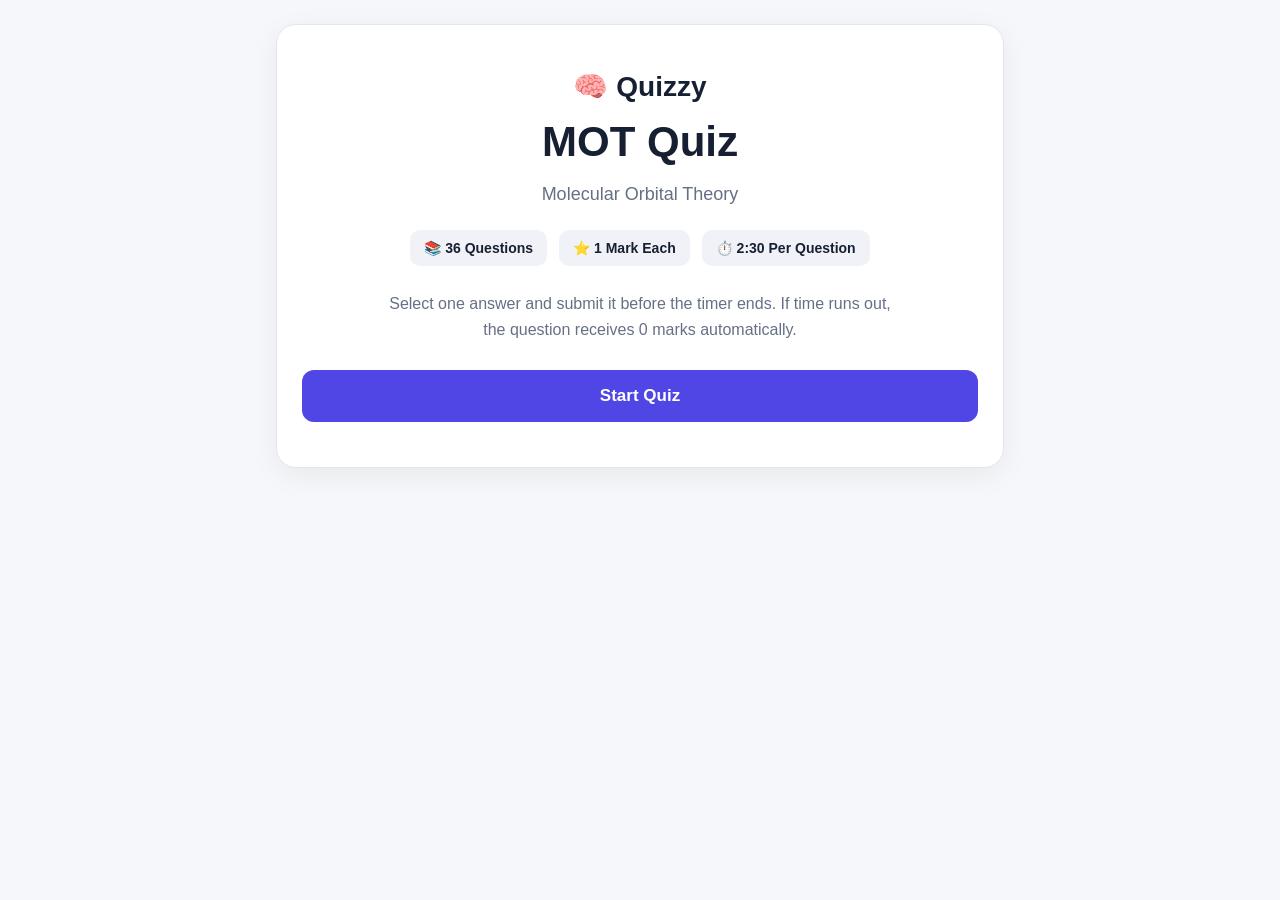
==== index.html @ 7bd98197 "Add files via upload" ====
<!DOCTYPE html>
<html lang="en">
<head>
    <meta charset="UTF-8">
    <meta name="viewport" content="width=device-width, initial-scale=1.0">
    <title>Quizzy - MOT Quiz</title>
    <link rel="stylesheet" href="style.css">
</head>

<body>
    <main class="container">

        <!-- Start Screen -->
        <section id="startScreen" class="card start-screen">
            <div class="logo">🧠 Quizzy</div>

            <h1>MOT Quiz</h1>

            <p class="subtitle">
                Molecular Orbital Theory
            </p>

            <div class="info">
                <div>📚 36 Questions</div>
                <div>⭐ 1 Mark Each</div>
                <div>⏱️ 2:30 Per Question</div>
            </div>

            <p class="instruction">
                Select one answer and submit it before the timer ends.
                If time runs out, the question receives 0 marks automatically.
            </p>

            <button id="startBtn" class="primary-btn">
                Start Quiz
            </button>
        </section>


        <!-- Quiz Screen -->
        <section id="quizScreen" class="card hidden">

            <div class="quiz-header">
                <div class="logo small">🧠 Quizzy</div>

                <div id="timer" class="timer">
                    2:30
                </div>
            </div>

            <div class="progress-container">
                <div id="progressBar" class="progress-bar"></div>
            </div>

            <div id="questionNumber" class="question-number">
                Question 1 of 36
            </div>

            <h2 id="question">
                Question goes here
            </h2>

            <form id="quizForm">

                <div id="options"></div>

                <button
                    id="submitBtn"
                    type="submit"
                    class="primary-btn submit-btn"
                    disabled>
                    Submit Answer
                </button>

            </form>

        </section>


        <!-- Result Screen -->
        <section id="resultScreen" class="card start-screen hidden">

            <div class="logo">🎉 Quiz Complete</div>

            <h1 id="score">
                0 / 36
            </h1>

            <p class="subtitle">
                Your final score
            </p>

            <p>
                The correct answers are not displayed.
            </p>

            <button id="restartBtn" class="primary-btn">
                Restart Quiz
            </button>

        </section>

    </main>

    <script src="script.js"></script>
</body>
</html>
---- style.css ----
* {
    box-sizing: border-box;
}

body {
    margin: 0;
    background: #f5f7fb;
    color: #172033;
    font-family: Arial, Helvetica, sans-serif;

    /* Basic copy protection */
    user-select: none;
    -webkit-user-select: none;
}

.container {
    width: 100%;
    max-width: 760px;
    margin: auto;
    padding: 24px 16px;
}

.card {
    background: white;
    border-radius: 20px;
    padding: 28px;
    border: 1px solid #e5e7eb;
    box-shadow: 0 8px 30px rgba(0, 0, 0, 0.06);
}

.hidden {
    display: none !important;
}


/* Logo */

.logo {
    font-size: 28px;
    font-weight: 800;
}

.logo.small {
    font-size: 23px;
}


/* Start screen */

.start-screen {
    text-align: center;
    padding: 45px 25px;
}

.start-screen h1 {
    font-size: 42px;
    margin: 15px 0 5px;
}

.subtitle {
    color: #667085;
    font-size: 18px;
}

.info {
    display: flex;
    justify-content: center;
    gap: 12px;
    flex-wrap: wrap;
    margin: 25px 0;
}

.info div {
    background: #f0f2f7;
    padding: 10px 14px;
    border-radius: 10px;
    font-size: 14px;
    font-weight: 600;
}

.instruction {
    max-width: 520px;
    margin: 20px auto 28px;
    color: #667085;
    line-height: 1.6;
}


/* Buttons */

.primary-btn {
    width: 100%;
    border: none;
    background: #4f46e5;
    color: white;
    font-size: 17px;
    font-weight: 700;
    padding: 15px 20px;
    border-radius: 12px;
    cursor: pointer;
    min-height: 52px;
}

.primary-btn:hover {
    background: #4338ca;
}

.primary-btn:disabled {
    opacity: 0.45;
    cursor: not-allowed;
}


/* Quiz header */

.quiz-header {
    display: flex;
    justify-content: space-between;
    align-items: center;
    gap: 15px;
}


/* Timer */

.timer {
    background: #f0f2f7;
    padding: 10px 15px;
    border-radius: 12px;

    font-size: 18px;
    font-weight: 800;

    min-width: 75px;
    text-align: center;

    font-variant-numeric: tabular-nums;
}


/* Progress */

.progress-container {
    height: 8px;
    background: #e7e8ed;
    border-radius: 20px;
    overflow: hidden;
    margin: 22px 0;
}

.progress-bar {
    height: 100%;
    width: 0%;
    background: #4f46e5;
    transition: width 0.2s ease;
}


/* Question */

.question-number {
    color: #667085;
    font-size: 14px;
    font-weight: 600;
    margin-bottom: 10px;
}

#question {
    font-size: 23px;
    line-height: 1.5;
    margin: 10px 0 22px;
}


/* Options */

.option {
    display: flex;
    align-items: flex-start;
    gap: 12px;

    padding: 16px;

    margin: 10px 0;

    border: 1px solid #dfe2e8;
    border-radius: 13px;

    cursor: pointer;

    line-height: 1.5;

    transition: 0.15s;
}

.option:hover {
    border-color: #4f46e5;
}

.option.selected {
    border-color: #4f46e5;
    background: #eef2ff;
}

.option input {
    margin-top: 4px;
    flex-shrink: 0;
    accent-color: #4f46e5;
}


/* Submit */

.submit-btn {
    margin-top: 18px;
}


/* Mobile */

@media (max-width: 600px) {

    .container {
        padding: 10px;
    }

    .card {
        padding: 18px;
        border-radius: 16px;
    }

    .start-screen {
        padding: 35px 18px;
    }

    .start-screen h1 {
        font-size: 34px;
    }

    .logo {
        font-size: 24px;
    }

    .logo.small {
        font-size: 21px;
    }

    #question {
        font-size: 19px;
        line-height: 1.5;
    }

    .option {
        padding: 16px 13px;
        font-size: 16px;
    }

    .primary-btn {
        min-height: 52px;
    }

}
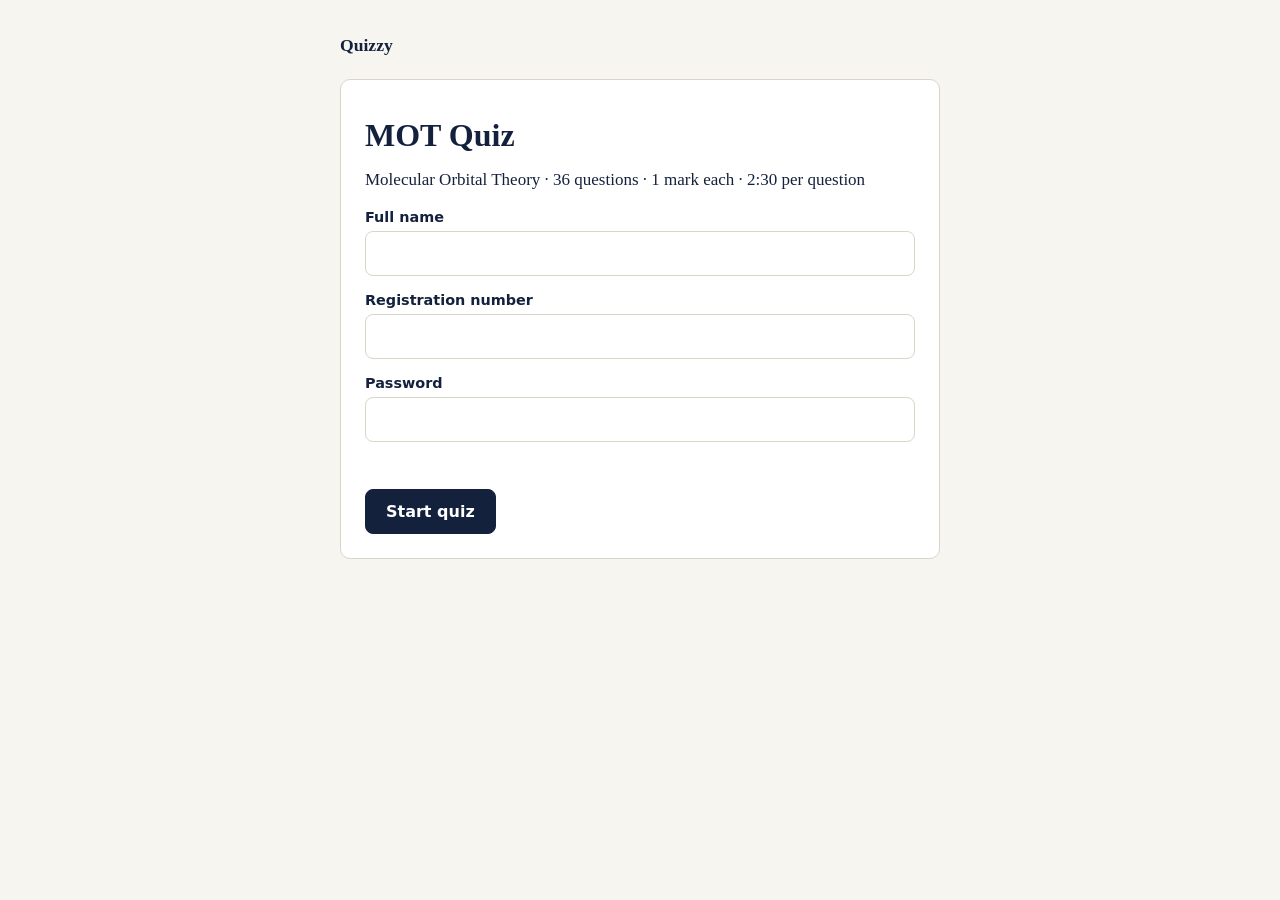
==== commit 2a75b804: "Add files via upload" ====
--- a/index.html
+++ b/index.html
@@ -1,107 +1,211 @@
-<!DOCTYPE html>
-<html lang="en">
-<head>
-    <meta charset="UTF-8">
-    <meta name="viewport" content="width=device-width, initial-scale=1.0">
-    <title>Quizzy - MOT Quiz</title>
-    <link rel="stylesheet" href="style.css">
-</head>
-
-<body>
-    <main class="container">
-
-        <!-- Start Screen -->
-        <section id="startScreen" class="card start-screen">
-            <div class="logo">🧠 Quizzy</div>
-
-            <h1>MOT Quiz</h1>
-
-            <p class="subtitle">
-                Molecular Orbital Theory
-            </p>
-
-            <div class="info">
-                <div>📚 36 Questions</div>
-                <div>⭐ 1 Mark Each</div>
-                <div>⏱️ 2:30 Per Question</div>
-            </div>
-
-            <p class="instruction">
-                Select one answer and submit it before the timer ends.
-                If time runs out, the question receives 0 marks automatically.
-            </p>
-
-            <button id="startBtn" class="primary-btn">
-                Start Quiz
-            </button>
-        </section>
-
-
-        <!-- Quiz Screen -->
-        <section id="quizScreen" class="card hidden">
-
-            <div class="quiz-header">
-                <div class="logo small">🧠 Quizzy</div>
-
-                <div id="timer" class="timer">
-                    2:30
-                </div>
-            </div>
-
-            <div class="progress-container">
-                <div id="progressBar" class="progress-bar"></div>
-            </div>
-
-            <div id="questionNumber" class="question-number">
-                Question 1 of 36
-            </div>
-
-            <h2 id="question">
-                Question goes here
-            </h2>
-
-            <form id="quizForm">
-
-                <div id="options"></div>
-
-                <button
-                    id="submitBtn"
-                    type="submit"
-                    class="primary-btn submit-btn"
-                    disabled>
-                    Submit Answer
-                </button>
-
-            </form>
-
-        </section>
-
-
-        <!-- Result Screen -->
-        <section id="resultScreen" class="card start-screen hidden">
-
-            <div class="logo">🎉 Quiz Complete</div>
-
-            <h1 id="score">
-                0 / 36
-            </h1>
-
-            <p class="subtitle">
-                Your final score
-            </p>
-
-            <p>
-                The correct answers are not displayed.
-            </p>
-
-            <button id="restartBtn" class="primary-btn">
-                Restart Quiz
-            </button>
-
-        </section>
-
-    </main>
-
-    <script src="script.js"></script>
-</body>
-</html>+<!DOCTYPE html>
+<html lang="en">
+<head>
+<meta charset="UTF-8">
+<meta name="viewport" content="width=device-width, initial-scale=1.0">
+<title>Quizzy - MOT Quiz</title>
+<style>
+:root{--ink:#14213d;--paper:#f7f5ef;--card:#fff;--line:#d9d5c8;--accent:#1d4ed8;--bad:#b42318;--ok:#116149}
+*{box-sizing:border-box}
+html,body{margin:0;min-height:100%}
+body{background:var(--paper);color:var(--ink);font:17px/1.55 Georgia,"Times New Roman",serif;-webkit-user-select:none;user-select:none;-webkit-touch-callout:none}
+input{-webkit-user-select:text;user-select:text}
+main{max-width:640px;margin:0 auto;padding:32px 20px}
+h1{font-size:2rem;margin:.2em 0}
+.brand{font-weight:700;font-size:1.1rem}
+.card{background:var(--card);border:1px solid var(--line);border-radius:10px;padding:24px;margin-top:20px}
+label{display:block;font:600 .9rem system-ui,sans-serif;margin:16px 0 6px}
+input[type=text],input[type=password]{width:100%;padding:12px;border:1px solid var(--line);border-radius:8px;font:1rem system-ui,sans-serif}
+button{font:600 1rem system-ui,sans-serif;padding:12px 20px;border-radius:8px;border:1px solid var(--ink);cursor:pointer;background:var(--ink);color:#fff}
+button.ghost{background:transparent;color:var(--ink)}
+button:disabled{opacity:.4;cursor:not-allowed}
+:focus-visible{outline:3px solid var(--accent);outline-offset:2px}
+.err{color:var(--bad);font:.9rem system-ui,sans-serif;min-height:1.2em;margin-top:10px}
+.bar{display:flex;justify-content:space-between;align-items:center;font:600 .95rem system-ui,sans-serif}
+.timer{font-variant-numeric:tabular-nums;padding:4px 12px;border:1px solid var(--line);border-radius:99px;background:var(--card)}
+.timer.low{color:var(--bad);border-color:var(--bad)}
+.opt{display:flex;gap:12px;align-items:flex-start;padding:12px 14px;border:1px solid var(--line);border-radius:8px;margin:10px 0;cursor:pointer;background:#fff}
+.opt input{margin-top:5px}
+.opt:has(input:checked){border-color:var(--accent);background:#eef3ff}
+.row{display:flex;gap:12px;margin-top:20px}
+.score{font-size:3.2rem;font-weight:700;margin:.1em 0}
+table{width:100%;border-collapse:collapse;font:1rem system-ui,sans-serif;margin-top:12px}
+td{padding:9px 0;border-bottom:1px solid var(--line)}td:last-child{text-align:right;font-weight:600}
+.hidden{display:none!important}
+#shield{position:fixed;inset:0;background:var(--ink);color:#fff;display:none;align-items:center;justify-content:center;text-align:center;padding:30px;z-index:99;font:600 1.1rem system-ui,sans-serif}
+@media print{body{display:none!important}}
+</style>
+</head>
+<body>
+<div id="shield">Quiz hidden. Return to this tab to continue.</div>
+<main>
+  <div class="brand">Quizzy</div>
+
+  <!-- LOGIN -->
+  <section id="login" class="card">
+    <h1>MOT Quiz</h1>
+    <div>Molecular Orbital Theory &middot; 36 questions &middot; 1 mark each &middot; 2:30 per question</div>
+    <label for="nm">Full name</label>
+    <input id="nm" type="text" autocomplete="off">
+    <label for="rg">Registration number</label>
+    <input id="rg" type="text" autocomplete="off">
+    <label for="pw">Password</label>
+    <input id="pw" type="password" autocomplete="off">
+    <div class="err" id="lerr" role="alert"></div>
+    <div class="row"><button id="go">Start quiz</button></div>
+  </section>
+
+  <!-- QUIZ -->
+  <section id="quiz" class="hidden">
+    <div class="bar"><span id="qn"></span><span class="timer" id="tm">2:30</span></div>
+    <div class="card">
+      <div id="qt"></div>
+      <div id="opts"></div>
+      <div class="row">
+        <button id="sub" disabled>Submit answer</button>
+        <button id="skp" class="ghost">Skip</button>
+      </div>
+      <div class="err">Skipped or timed-out questions score 0 and cannot be revisited.</div>
+    </div>
+  </section>
+
+  <!-- RESULT -->
+  <section id="result" class="card hidden">
+    <h1>Test submitted</h1>
+    <div>Your responses have been recorded.</div>
+    <div class="score" id="rs"></div>
+    <table>
+      <tr><td>Name</td><td id="rn"></td></tr>
+      <tr><td>Registration number</td><td id="rr"></td></tr>
+      <tr><td>Answered</td><td id="ra"></td></tr>
+      <tr><td>Skipped or timed out</td><td id="rk"></td></tr>
+    </table>
+    <p style="font:.9rem system-ui,sans-serif;margin-top:16px">Correct answers are not displayed. You can close this page.</p>
+  </section>
+</main>
+
+<script>
+/* ============ 1. PASTE YOUR 36 QUESTIONS HERE ============
+   answer = index of the correct option (0 = first option). */
+const QUESTIONS = [
+  { q: "Sample question 1: bond order of O2 is?", options: ["1", "2", "2.5", "3"], answer: 1 },
+  { q: "Sample question 2: which species is paramagnetic?", options: ["N2", "O2", "CO", "F2"], answer: 1 }
+  // ...add the rest, same format, comma between items
+];
+
+/* ============ 2. SETTINGS ============ */
+const PASS_HASH = "5e13cde7a1a34300ed92c4a77b8e6c42733bd851b6e67612d83b5a0d13532ea2"; // SHA-256 of the password
+const SECONDS = 150;          // 2:30 per question
+const SHEET_URL = "";         // optional: Google Apps Script web-app URL to log results
+
+/* ============ APP ============ */
+const $ = id => document.getElementById(id);
+const KEY = "quizzy_mot_state";
+let S = null, tick = null;
+
+const load = () => { try { return JSON.parse(localStorage.getItem(KEY)); } catch (e) { return null; } };
+const save = () => { try { localStorage.setItem(KEY, JSON.stringify(S)); } catch (e) {} };
+const show = id => { ["login", "quiz", "result"].forEach(s => $(s).classList.toggle("hidden", s !== id)); };
+
+async function sha(t) {
+  const b = await crypto.subtle.digest("SHA-256", new TextEncoder().encode(t));
+  return [...new Uint8Array(b)].map(x => x.toString(16).padStart(2, "0")).join("");
+}
+
+$("go").onclick = async () => {
+  const name = $("nm").value.trim(), reg = $("rg").value.trim(), pw = $("pw").value;
+  if (!name || !reg || !pw) return $("lerr").textContent = "Enter your name, registration number and password.";
+  if (await sha(pw) !== PASS_HASH) return $("lerr").textContent = "Incorrect password.";
+  const old = load();
+  if (old && old.reg.toLowerCase() === reg.toLowerCase()) { S = old; }   // resume or show finished result
+  else if (old) return $("lerr").textContent = "This device already holds another student's attempt.";
+  else { S = { name, reg, i: 0, score: 0, answered: 0, skipped: 0, deadline: 0, done: false }; }
+  save(); route();
+};
+
+function route() {
+  if (!QUESTIONS.length) { show("login"); return $("lerr").textContent = "No questions loaded."; }
+  if (S.done) return finish(false);
+  show("quiz"); render();
+}
+
+function render() {
+  if (S.i >= QUESTIONS.length) return finish(true);
+  const q = QUESTIONS[S.i];
+  $("qn").textContent = "Question " + (S.i + 1) + " of " + QUESTIONS.length;
+  $("qt").innerHTML = "<h2 style='margin:0 0 8px;font-size:1.2rem'></h2>";
+  $("qt").firstChild.textContent = q.q;
+  $("opts").innerHTML = "";
+  q.options.forEach((t, k) => {
+    const l = document.createElement("label"); l.className = "opt";
+    l.innerHTML = "<input type='radio' name='o' value='" + k + "'><span></span>";
+    l.querySelector("span").textContent = t;
+    l.querySelector("input").onchange = () => $("sub").disabled = false;
+    $("opts").appendChild(l);
+  });
+  $("sub").disabled = true;
+  if (!S.deadline) { S.deadline = Date.now() + SECONDS * 1000; save(); }
+  clearInterval(tick); tick = setInterval(clock, 250); clock();
+}
+
+function clock() {
+  const left = Math.max(0, Math.ceil((S.deadline - Date.now()) / 1000));
+  $("tm").textContent = Math.floor(left / 60) + ":" + String(left % 60).padStart(2, "0");
+  $("tm").classList.toggle("low", left <= 20);
+  if (left <= 0) advance("skip");
+}
+
+function advance(kind) {
+  clearInterval(tick);
+  if (kind === "submit") {
+    const sel = document.querySelector("input[name=o]:checked");
+    if (!sel) return;
+    S.answered++;
+    if (+sel.value === QUESTIONS[S.i].answer) S.score++;
+  } else S.skipped++;
+  S.i++; S.deadline = 0; save(); render();
+}
+$("sub").onclick = () => advance("submit");
+$("skp").onclick = () => advance("skip");
+
+function finish(first) {
+  clearInterval(tick);
+  const total = QUESTIONS.length;
+  if (first) {
+    S.done = true; save();
+    if (SHEET_URL) {
+      fetch(SHEET_URL, { method: "POST", mode: "no-cors", headers: { "Content-Type": "text/plain" },
+        body: JSON.stringify({ name: S.name, reg: S.reg, score: S.score, total, answered: S.answered, skipped: S.skipped, time: new Date().toISOString() }) }).catch(() => {});
+    }
+  }
+  $("rs").textContent = S.score + " / " + total;
+  $("rn").textContent = S.name; $("rr").textContent = S.reg;
+  $("ra").textContent = S.answered; $("rk").textContent = S.skipped;
+  show("result");
+}
+
+/* ============ SCREENSHOT AND COPY DETERRENTS ============
+   These reduce casual capture. No website can fully block screenshots. */
+const shield = $("shield");
+const hide = () => { shield.style.display = "flex"; };
+const unhide = () => { shield.style.display = "none"; };
+document.addEventListener("visibilitychange", () => document.hidden ? hide() : unhide());
+window.addEventListener("blur", hide);
+window.addEventListener("focus", unhide);
+["contextmenu", "copy", "cut", "paste", "dragstart", "selectstart"].forEach(ev =>
+  document.addEventListener(ev, e => { if (!(e.target.tagName === "INPUT")) e.preventDefault(); }));
+document.addEventListener("keydown", e => {
+  const k = e.key.toLowerCase();
+  if (k === "printscreen") { hide(); try { navigator.clipboard.writeText(""); } catch (x) {} setTimeout(unhide, 1500); e.preventDefault(); }
+  if (e.key === "F12" || (e.ctrlKey && ["p", "s", "u", "c"].includes(k)) || (e.ctrlKey && e.shiftKey && ["i", "j", "c", "s"].includes(k)) || (e.metaKey && e.shiftKey && ["3", "4", "5"].includes(k))) {
+    e.preventDefault(); hide(); setTimeout(unhide, 1500);
+  }
+});
+document.addEventListener("keyup", e => { if (e.key === "PrintScreen") { try { navigator.clipboard.writeText(""); } catch (x) {} } });
+
+/* Resume: a finished attempt shows its result again after a refresh */
+S = load();
+if (S && S.name) { $("nm").value = S.name; $("rg").value = S.reg; if (S.done) route(); }
+</script>
+</body>
+</html>
